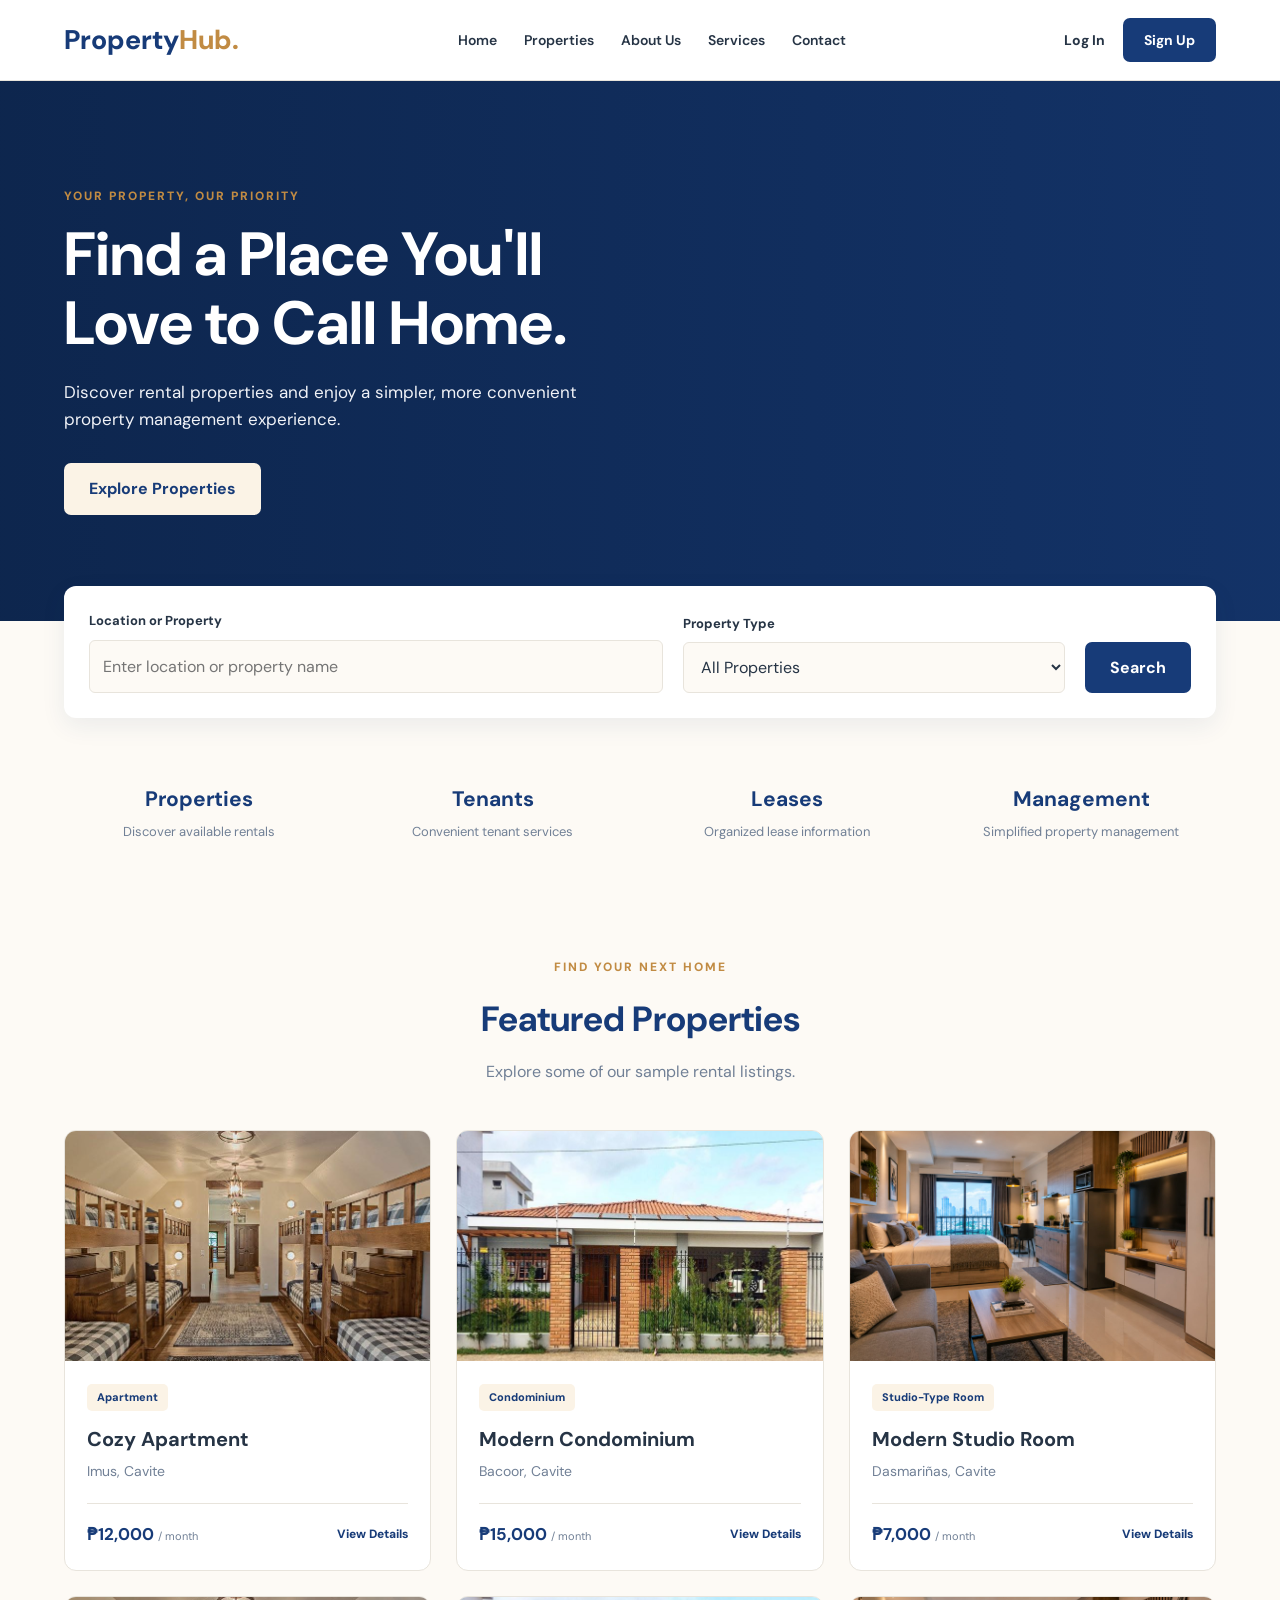
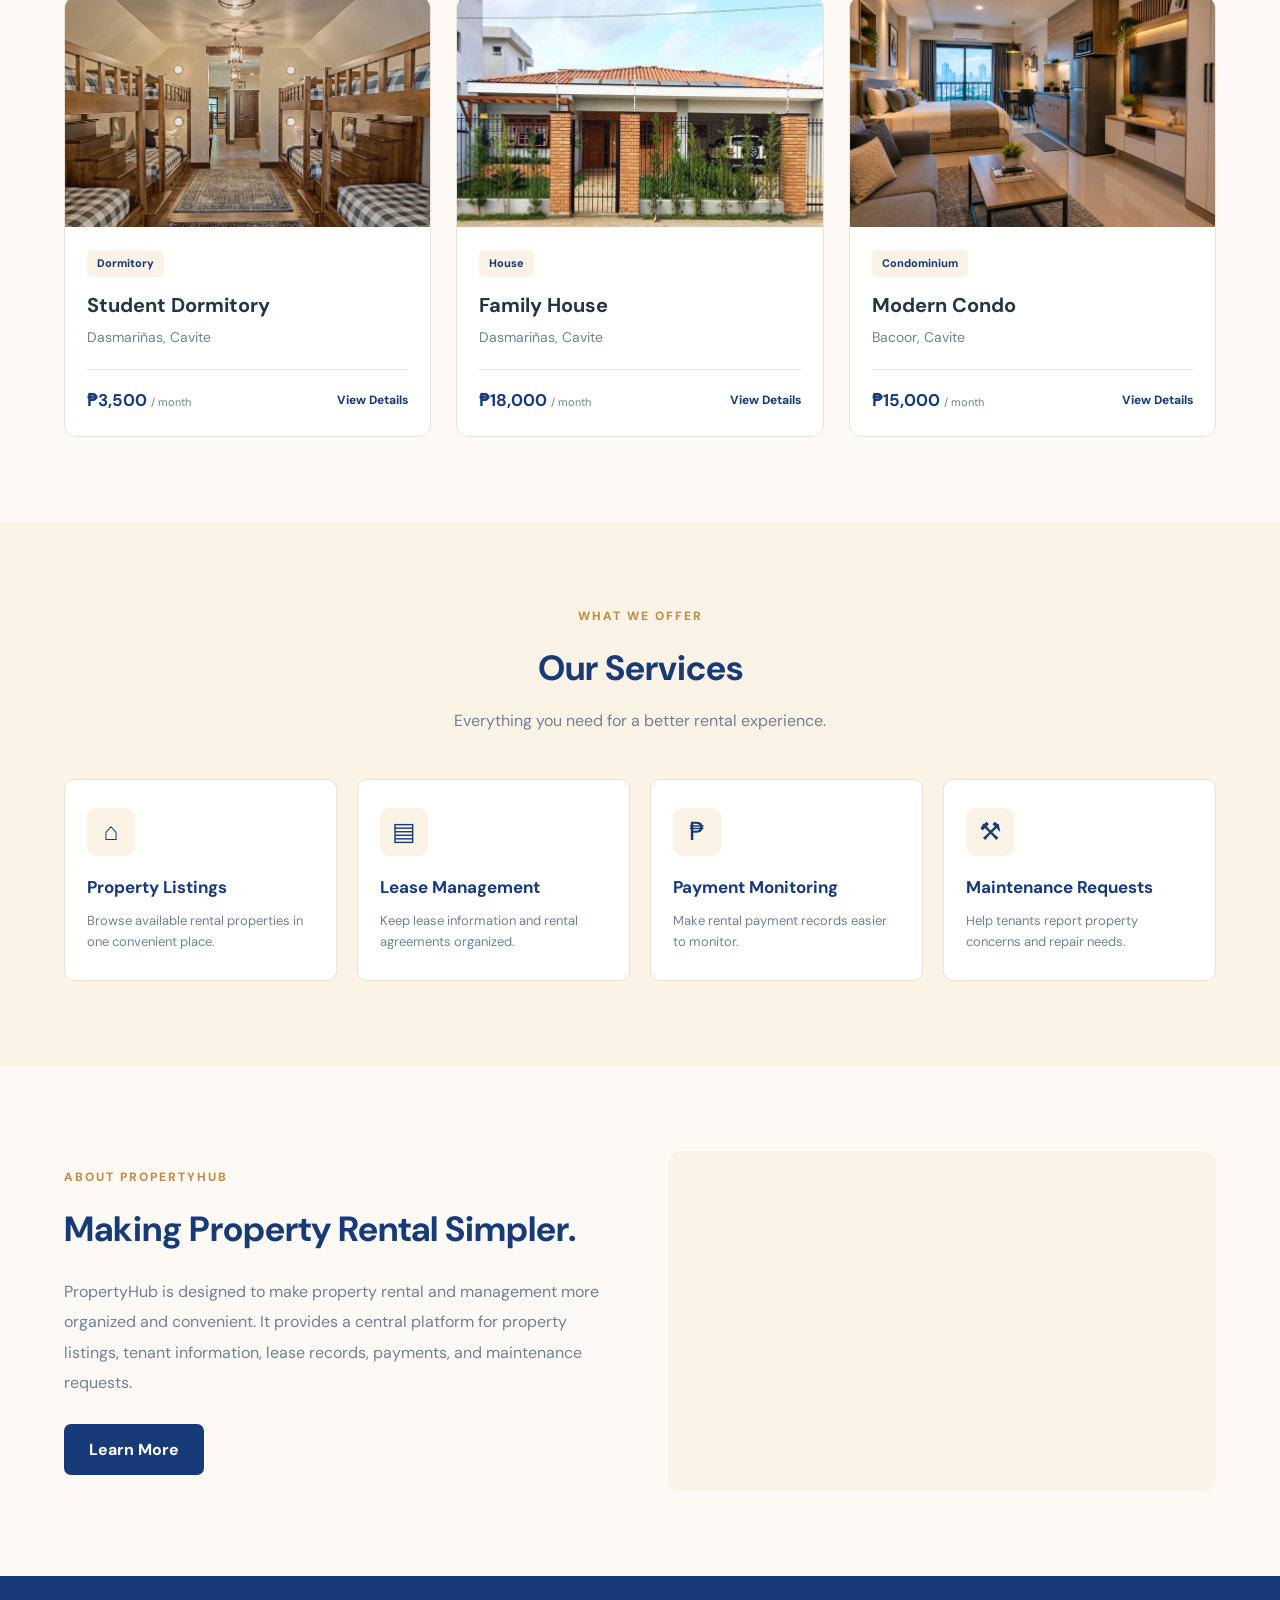
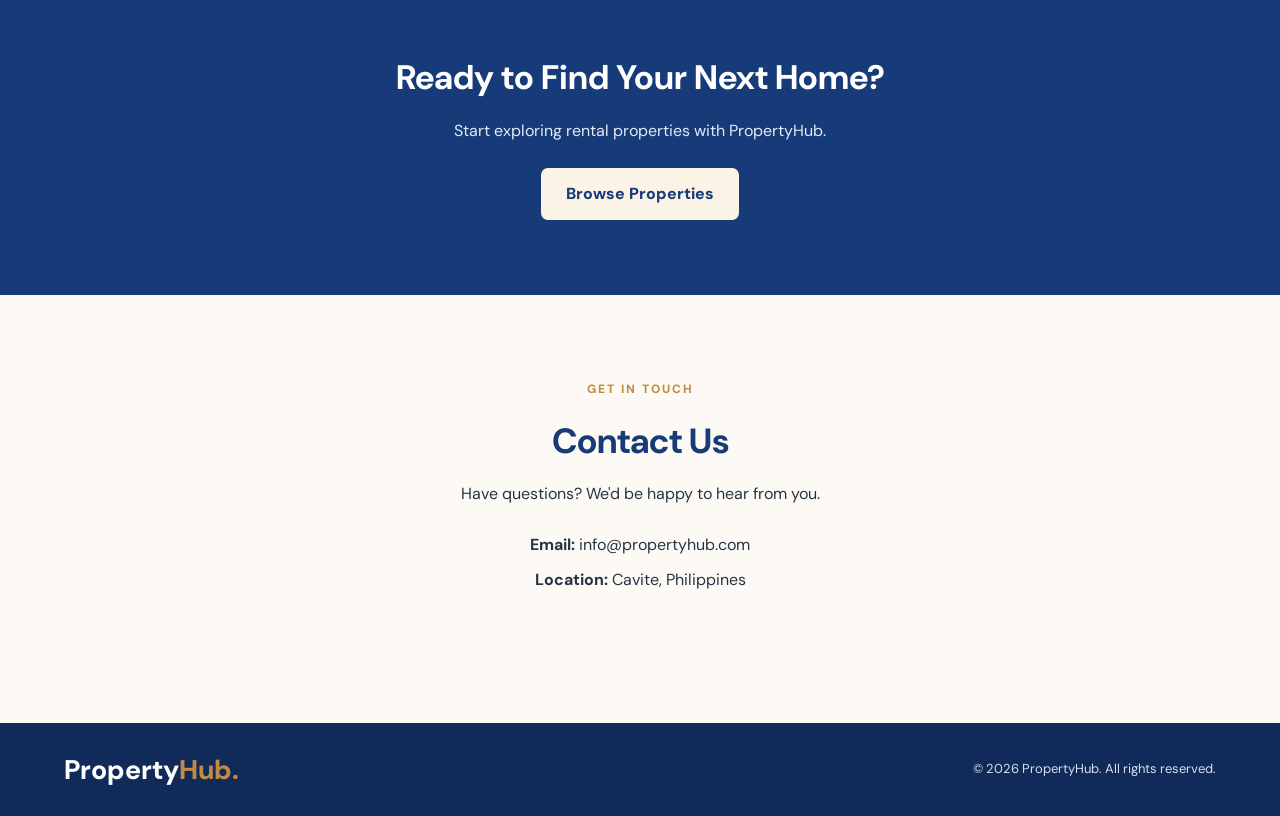
==== index.html @ 1693fd05 "first commit" ====
<!DOCTYPE html>
<html lang="en">
<head>
    <meta charset="UTF-8">
    <meta name="viewport" content="width=device-width, initial-scale=1.0">
    <title>PropertyHub | Property Rental and Management</title>

    <!-- Google Fonts -->
    <link rel="preconnect" href="https://fonts.googleapis.com">
    <link rel="preconnect" href="https://fonts.gstatic.com" crossorigin>
    <link href="https://fonts.googleapis.com/css2?family=DM+Sans:wght@400;500;600;700;800&display=swap" rel="stylesheet">

    <!-- CSS -->
    <link rel="stylesheet" href="css/style.css">
</head>

<body>

    <!-- HEADER -->
    <header class="header">
        <div class="container navbar">
            <a href="index.html" class="logo">Property<span>Hub.</span></a>

            <nav>
                <a href="#home">Home</a>
                <a href="#properties">Properties</a>
                <a href="#about">About Us</a>
                <a href="#services">Services</a>
                <a href="#contact">Contact</a>
            </nav>

            <div class="nav-buttons">
                <a href="login.html" class="login-btn">Log In</a>
                <a href="register.html" class="signup-btn">Sign Up</a>
            </div>
        </div>
    </header>

    <!-- HERO SECTION -->
    <section class="hero" id="home">
        <div class="container hero-content">
            <p class="eyebrow">YOUR PROPERTY, OUR PRIORITY</p>

            <h1>Find a Place You'll<br>Love to Call Home.</h1>

            <p class="hero-description">
                Discover rental properties and enjoy a simpler,
                more convenient property management experience.
            </p>

            <a href="#properties" class="primary-btn">Explore Properties</a>
        </div>
    </section>

    <!-- SEARCH SECTION -->
    <section class="search-section">
        <div class="container search-box">
            <div>
                <label for="locationSearch">Location or Property</label>
                <input type="text" id="locationSearch"
                    placeholder="Enter location or property name">
            </div>

            <div>
                <label for="propertyType">Property Type</label>
                <select id="propertyType">
    <option value="all">All Properties</option>
    <option value="apartment">Apartment</option>
    <option value="condominium">Condominium</option>
    <option value="studio">Studio-Type Room</option>
    <option value="dormitory">Dormitory</option>
</select>
            </div>

            <button type="button" id="searchBtn" class="primary-btn">
                Search
            </button>
        </div>
    </section>

    <!-- STATISTICS -->
    <section class="statistics">
        <div class="container stats-grid">
            <div><h2>Properties</h2><p>Discover available rentals</p></div>
            <div><h2>Tenants</h2><p>Convenient tenant services</p></div>
            <div><h2>Leases</h2><p>Organized lease information</p></div>
            <div><h2>Management</h2><p>Simplified property management</p></div>
        </div>
    </section>

    <!-- FEATURED PROPERTIES -->
    <section class="section" id="properties">
        <div class="container">
            <div class="section-heading">
                <p class="eyebrow">FIND YOUR NEXT HOME</p>
                <h2>Featured Properties</h2>
                <p>Explore some of our sample rental listings.</p>
            </div>

            <div class="property-grid">

               
<article class="property-card"
    data-location="imus cavite"
    data-type="apartment"
    data-name="cozy apartment">

    <div class="property-image property-one"></div>

    <div class="property-info">
        <span class="property-type">Apartment</span>
        <h3>Cozy Apartment</h3>
        <p>Imus, Cavite</p>
        <div class="property-bottom">
            <strong>₱12,000 <small>/ month</small></strong>
            <a href="login.html">View Details</a>
        </div>
    </div>
</article>

<article class="property-card"
    data-location="bacoor cavite"
    data-type="condominium"
    data-name="modern condominium">

    <div class="property-image property-two"></div>

    <div class="property-info">
        <span class="property-type">Condominium</span>
        <h3>Modern Condominium</h3>
        <p>Bacoor, Cavite</p>
        <div class="property-bottom">
            <strong>₱15,000 <small>/ month</small></strong>
            <a href="login.html">View Details</a>
        </div>
    </div>
</article>

<article class="property-card"
    data-location="dasmarinas cavite"
    data-type="studio"
    data-name="modern studio room">

    <div class="property-image property-three"></div>

    <div class="property-info">
        <span class="property-type">Studio-Type Room</span>
        <h3>Modern Studio Room</h3>
        <p>Dasmariñas, Cavite</p>
        <div class="property-bottom">
            <strong>₱7,000 <small>/ month</small></strong>
            <a href="login.html">View Details</a>
        </div>
    </div>
</article>

<article class="property-card"
    data-location="dasmarinas cavite"
    data-type="dormitory"
    data-name="student dormitory">

    <div class="property-image property-four"></div>

    <div class="property-info">
        <span class="property-type">Dormitory</span>
        <h3>Student Dormitory</h3>
        <p>Dasmariñas, Cavite</p>
        <div class="property-bottom">
            <strong>₱3,500 <small>/ month</small></strong>
            <a href="login.html">View Details</a>
        </div>
    </div>
</article>


                <article class="property-card" data-location="dasmarinas cavite"
                    data-type="house" data-name="family house">
                    <div class="property-image property-two"></div>
                    <div class="property-info">
                        <span class="property-type">House</span>
                        <h3>Family House</h3>
                        <p>Dasmariñas, Cavite</p>
                        <div class="property-bottom">
                            <strong>₱18,000 <small>/ month</small></strong>
                            <a href="login.html">View Details</a>
                        </div>
                    </div>
                </article>

                <article class="property-card" data-location="bacoor cavite"
                    data-type="condominium" data-name="modern condo">
                    <div class="property-image property-three"></div>
                    <div class="property-info">
                        <span class="property-type">Condominium</span>
                        <h3>Modern Condo</h3>
                        <p>Bacoor, Cavite</p>
                        <div class="property-bottom">
                            <strong>₱15,000 <small>/ month</small></strong>
                            <a href="login.html">View Details</a>
                        </div>
                    </div>
                </article>

            </div>
            <p id="noResults" class="no-results" hidden>
                No matching properties found.
            </p>
        </div>
    </section>

    <!-- SERVICES -->
    <section class="section services-section" id="services">
        <div class="container">
            <div class="section-heading">
                <p class="eyebrow">WHAT WE OFFER</p>
                <h2>Our Services</h2>
                <p>Everything you need for a better rental experience.</p>
            </div>

            <div class="service-grid">
                <div class="service-card">
                    <div class="service-icon">⌂</div>
                    <h3>Property Listings</h3>
                    <p>Browse available rental properties in one convenient place.</p>
                </div>

                <div class="service-card">
                    <div class="service-icon">▤</div>
                    <h3>Lease Management</h3>
                    <p>Keep lease information and rental agreements organized.</p>
                </div>

                <div class="service-card">
                    <div class="service-icon">₱</div>
                    <h3>Payment Monitoring</h3>
                    <p>Make rental payment records easier to monitor.</p>
                </div>

                <div class="service-card">
                    <div class="service-icon">⚒</div>
                    <h3>Maintenance Requests</h3>
                    <p>Help tenants report property concerns and repair needs.</p>
                </div>
            </div>
        </div>
    </section>

    <!-- ABOUT -->
    <section class="section about-section" id="about">
        <div class="container about-content">
            <div>
                <p class="eyebrow">ABOUT PROPERTYHUB</p>
                <h2>Making Property Rental Simpler.</h2>
                <p>
                    PropertyHub is designed to make property rental
                    and management more organized and convenient.
                    It provides a central platform for property
                    listings, tenant information, lease records,
                    payments, and maintenance requests.
                </p>
                <a href="#contact" class="primary-btn">Learn More</a>
            </div>

            <div class="about-image"></div>
        </div>
    </section>

    <!-- CALL TO ACTION -->
    <section class="cta-section">
        <div class="container">
            <h2>Ready to Find Your Next Home?</h2>
            <p>Start exploring rental properties with PropertyHub.</p>
            <a href="#properties" class="light-btn">Browse Properties</a>
        </div>
    </section>

    <!-- CONTACT -->
    <section class="section contact-section" id="contact">
        <div class="container section-heading">
            <p class="eyebrow">GET IN TOUCH</p>
            <h2>Contact Us</h2>
            <p>Have questions? We'd be happy to hear from you.</p>

            <div class="contact-details">
                <p><strong>Email:</strong> info@propertyhub.com</p>
                <p><strong>Location:</strong> Cavite, Philippines</p>
            </div>
        </div>
    </section>

    <!-- FOOTER -->
    <footer class="footer">
        <div class="container footer-content">
            <a href="index.html" class="logo">Property<span>Hub.</span></a>
            <p>© 2026 PropertyHub. All rights reserved.</p>
        </div>
    </footer>

    <!-- JAVASCRIPT -->
    <script src="js/script.js"></script>

</body>
</html>
---- css/style.css ----
/* =====================================
   PROPERTYHUB - MAIN STYLESHEET
===================================== */

/* 1. COLOR PALETTE */
:root {
    --primary: #173B78;
    --background: #FDFAF5;
    --cream: #FBF3E6;
    --white: #FFFFFF;
    --text: #263445;
    --muted: #718096;
    --border: #E8E4DC;
    --shadow: 0 8px 25px rgba(23, 59, 120, 0.08);
}

/* 2. GENERAL SETTINGS */
* {
    margin: 0;
    padding: 0;
    box-sizing: border-box;
    scroll-behavior: smooth;
}

body {
    font-family: 'DM Sans', sans-serif;
    background: var(--background);
    color: var(--text);
    line-height: 1.6;
}

a {
    text-decoration: none;
    color: inherit;
}

button, input, select {
    font: inherit;
}

.container {
    width: 90%;
    max-width: 1200px;
    margin: auto;
}

.section {
    padding: 85px 0;
}

/* 3. HEADER */
.header {
    background: var(--white);
    border-bottom: 1px solid var(--border);
    position: sticky;
    top: 0;
    z-index: 1000;
}

.navbar {
    min-height: 80px;
    display: flex;
    align-items: center;
    justify-content: space-between;
    gap: 25px;
}

.logo {
    font-size: 27px;
    font-weight: 800;
    color: var(--primary);
}

.logo span {
    color: #C18B43;
}

.navbar nav {
    display: flex;
    align-items: center;
    gap: 27px;
}

.navbar nav a {
    font-size: 14px;
    font-weight: 600;
    transition: 0.3s;
}

.navbar nav a:hover {
    color: var(--primary);
}

.nav-buttons {
    display: flex;
    align-items: center;
    gap: 18px;
}

.login-btn {
    font-weight: 700;
    font-size: 14px;
}

.signup-btn {
    background: var(--primary);
    color: var(--white);
    padding: 11px 21px;
    border-radius: 7px;
    font-size: 14px;
    font-weight: 700;
}

/* 4. HERO SECTION */
.hero {
    min-height: 540px;
    display: flex;
    align-items: center;
    color: var(--white);
    background:
        linear-gradient(90deg, rgba(12, 35, 72, 0.88), rgba(12, 35, 72, 0.35)),
        url('../images/hero-property.jpg') center/cover no-repeat,
        var(--primary);
}

.hero-content {
    padding-top: 60px;
    padding-bottom: 60px;
}

.eyebrow {
    color: #C18B43;
    font-size: 12px;
    font-weight: 800;
    letter-spacing: 2px;
    margin-bottom: 14px;
}

.hero h1 {
    font-size: clamp(38px, 5vw, 61px);
    line-height: 1.12;
    margin-bottom: 22px;
    max-width: 750px;
}

.hero-description {
    max-width: 560px;
    font-size: 17px;
    color: #F0F2F7;
    margin-bottom: 30px;
}

.primary-btn {
    display: inline-block;
    background: var(--primary);
    color: var(--white);
    padding: 13px 25px;
    border: none;
    border-radius: 7px;
    font-weight: 700;
    cursor: pointer;
    transition: 0.3s;
}

.hero .primary-btn {
    background: var(--cream);
    color: var(--primary);
}

.primary-btn:hover,
.signup-btn:hover {
    opacity: 0.88;
    transform: translateY(-2px);
}

/* 5. SEARCH BOX */
.search-section {
    position: relative;
    margin-top: -35px;
    z-index: 2;
}

.search-box {
    background: var(--white);
    padding: 25px;
    border-radius: 12px;
    box-shadow: var(--shadow);
    display: grid;
    grid-template-columns: 1.5fr 1fr auto;
    gap: 20px;
    align-items: end;
}

.search-box label {
    display: block;
    font-size: 13px;
    font-weight: 700;
    margin-bottom: 8px;
}

.search-box input,
.search-box select {
    width: 100%;
    padding: 13px;
    border: 1px solid var(--border);
    border-radius: 6px;
    outline: none;
    background: var(--background);
    color: var(--text);
}

.search-box input:focus,
.search-box select:focus {
    border-color: var(--primary);
}

.search-box button {
    min-height: 47px;
}

/* 6. STATISTICS */
.statistics {
    padding: 65px 0 30px;
}

.stats-grid {
    display: grid;
    grid-template-columns: repeat(4, 1fr);
    gap: 25px;
    text-align: center;
}

.stats-grid h2 {
    color: var(--primary);
    font-size: 21px;
    margin-bottom: 5px;
}

.stats-grid p {
    font-size: 13px;
    color: var(--muted);
}

/* 7. SECTION HEADINGS */
.section-heading {
    text-align: center;
    margin-bottom: 45px;
}

.section-heading h2,
.about-content h2 {
    font-size: 35px;
    color: var(--primary);
    margin-bottom: 12px;
}

.section-heading > p:last-child {
    color: var(--muted);
}

/* 8. PROPERTY CARDS */
.property-grid {
    display: grid;
    grid-template-columns: repeat(3, 1fr);
    gap: 25px;
}

.property-card {
    background: var(--white);
    border: 1px solid var(--border);
    border-radius: 12px;
    overflow: hidden;
    transition: 0.3s;
}

.property-card:hover {
    transform: translateY(-6px);
    box-shadow: var(--shadow);
}

.property-image {
    height: 230px;
    background-size: cover;
    background-position: center;
    background-color: var(--cream);
}


.property-one {
    background-image: url('../images/property_one.jpg');
}

.property-two {
    background-image: url('../images/fam-house.jpg');
}

.property-three {
    background-image: url('../images/property-2.jpg');
}

.property-four {
    background-image: url('../images/property_one.jpg');
}


.property-info {
    padding: 22px;
}

.property-type {
    display: inline-block;
    background: var(--cream);
    color: var(--primary);
    padding: 5px 10px;
    border-radius: 5px;
    font-size: 11px;
    font-weight: 800;
}

.property-info h3 {
    margin-top: 12px;
    font-size: 20px;
}

.property-info > p {
    color: var(--muted);
    font-size: 14px;
    margin: 5px 0 20px;
}

.property-bottom {
    display: flex;
    justify-content: space-between;
    align-items: center;
    gap: 10px;
    border-top: 1px solid var(--border);
    padding-top: 17px;
}

.property-bottom strong {
    color: var(--primary);
    font-size: 17px;
}

.property-bottom small {
    color: var(--muted);
    font-size: 11px;
    font-weight: 400;
}

.property-bottom a {
    color: var(--primary);
    font-size: 12px;
    font-weight: 800;
}

.no-results {
    text-align: center;
    color: var(--muted);
    padding: 25px;
}

/* 9. SERVICES */
.services-section {
    background: var(--cream);
}

.service-grid {
    display: grid;
    grid-template-columns: repeat(4, 1fr);
    gap: 20px;
}

.service-card {
    background: var(--white);
    border: 1px solid var(--border);
    padding: 28px 22px;
    border-radius: 10px;
    transition: 0.3s;
}

.service-card:hover {
    transform: translateY(-5px);
    box-shadow: var(--shadow);
}

.service-icon {
    width: 48px;
    height: 48px;
    background: var(--cream);
    color: var(--primary);
    border-radius: 9px;
    display: grid;
    place-items: center;
    font-size: 25px;
    margin-bottom: 18px;
}

.service-card h3 {
    color: var(--primary);
    font-size: 17px;
    margin-bottom: 10px;
}

.service-card p {
    font-size: 13px;
    color: var(--muted);
}

/* 10. ABOUT */
.about-content {
    display: grid;
    grid-template-columns: 1fr 1fr;
    gap: 55px;
    align-items: center;
}

.about-content > div:first-child > p:not(.eyebrow) {
    color: var(--muted);
    margin: 20px 0 25px;
    line-height: 1.9;
}

.about-image {
    min-height: 340px;
    border-radius: 13px;
    background:
        url('../images/about-property.jpg') center/cover no-repeat,
        var(--cream);
}

/* 11. CALL TO ACTION */
.cta-section {
    background: var(--primary);
    color: var(--white);
    text-align: center;
    padding: 75px 20px;
}

.cta-section h2 {
    font-size: 34px;
    margin-bottom: 12px;
}

.cta-section p {
    color: #E3EAF5;
    margin-bottom: 25px;
}

.light-btn {
    display: inline-block;
    background: var(--cream);
    color: var(--primary);
    padding: 13px 25px;
    border-radius: 7px;
    font-weight: 800;
}

/* 12. CONTACT */
.contact-details {
    margin-top: 25px;
    color: var(--text);
}

.contact-details p {
    margin: 10px 0;
}

/* 13. FOOTER */
.footer {
    background: #102B59;
    color: var(--white);
    padding: 25px 0;
}

.footer-content {
    display: flex;
    justify-content: space-between;
    align-items: center;
    gap: 20px;
}

.footer .logo {
    color: var(--white);
}

.footer p {
    font-size: 13px;
    color: #D5DEED;
}

/* 14. RESPONSIVE DESIGN */
@media (max-width: 900px) {
    .navbar {
        flex-wrap: wrap;
        padding: 15px 0;
    }

    .navbar nav {
        order: 3;
        width: 100%;
        justify-content: center;
        flex-wrap: wrap;
        gap: 18px;
    }

    .property-grid {
        grid-template-columns: repeat(2, 1fr);
    }

    .service-grid {
        grid-template-columns: repeat(2, 1fr);
    }
}

@media (max-width: 600px) {
    .container {
        width: 92%;
    }

    .navbar nav {
        gap: 12px;
    }

    .navbar nav a {
        font-size: 12px;
    }

    .nav-buttons {
        gap: 12px;
    }

    .search-box {
        grid-template-columns: 1fr;
    }

    .stats-grid {
        grid-template-columns: repeat(2, 1fr);
    }

    .property-grid,
    .service-grid,
    .about-content {
        grid-template-columns: 1fr;
    }

    .section {
        padding: 60px 0;
    }

    .section-heading h2,
    .about-content h2 {
        font-size: 29px;
    }

    .cta-section h2 {
        font-size: 27px;
    }

    .footer-content {
        flex-direction: column;
        text-align: center;
    }
}

/* =====================================
   PROPERTIES PAGE
===================================== */

.properties-banner {
    background: var(--primary);
    color: var(--white);
    padding: 75px 0;
}

.properties-banner h1 {
    font-size: 42px;
    margin-bottom: 12px;
}

.properties-banner p:last-child {
    color: #E3EAF5;
}

.property-filters {
    display: grid;
    grid-template-columns: 1.5fr 1fr auto;
    gap: 15px;
    margin-bottom: 25px;
    padding: 20px;
    background: var(--white);
    border-radius: 10px;
    box-shadow: var(--shadow);
}

.property-filters input,
.property-filters select {
    width: 100%;
    padding: 13px;
    border: 1px solid var(--border);
    border-radius: 6px;
    background: var(--background);
    color: var(--text);
}

.property-count {
    color: var(--muted);
    margin-bottom: 20px;
    font-size: 14px;
}

@media (max-width: 600px) {
    .property-filters {
        grid-template-columns: 1fr;
    }

    .properties-banner h1 {
        font-size: 32px;
    }
}
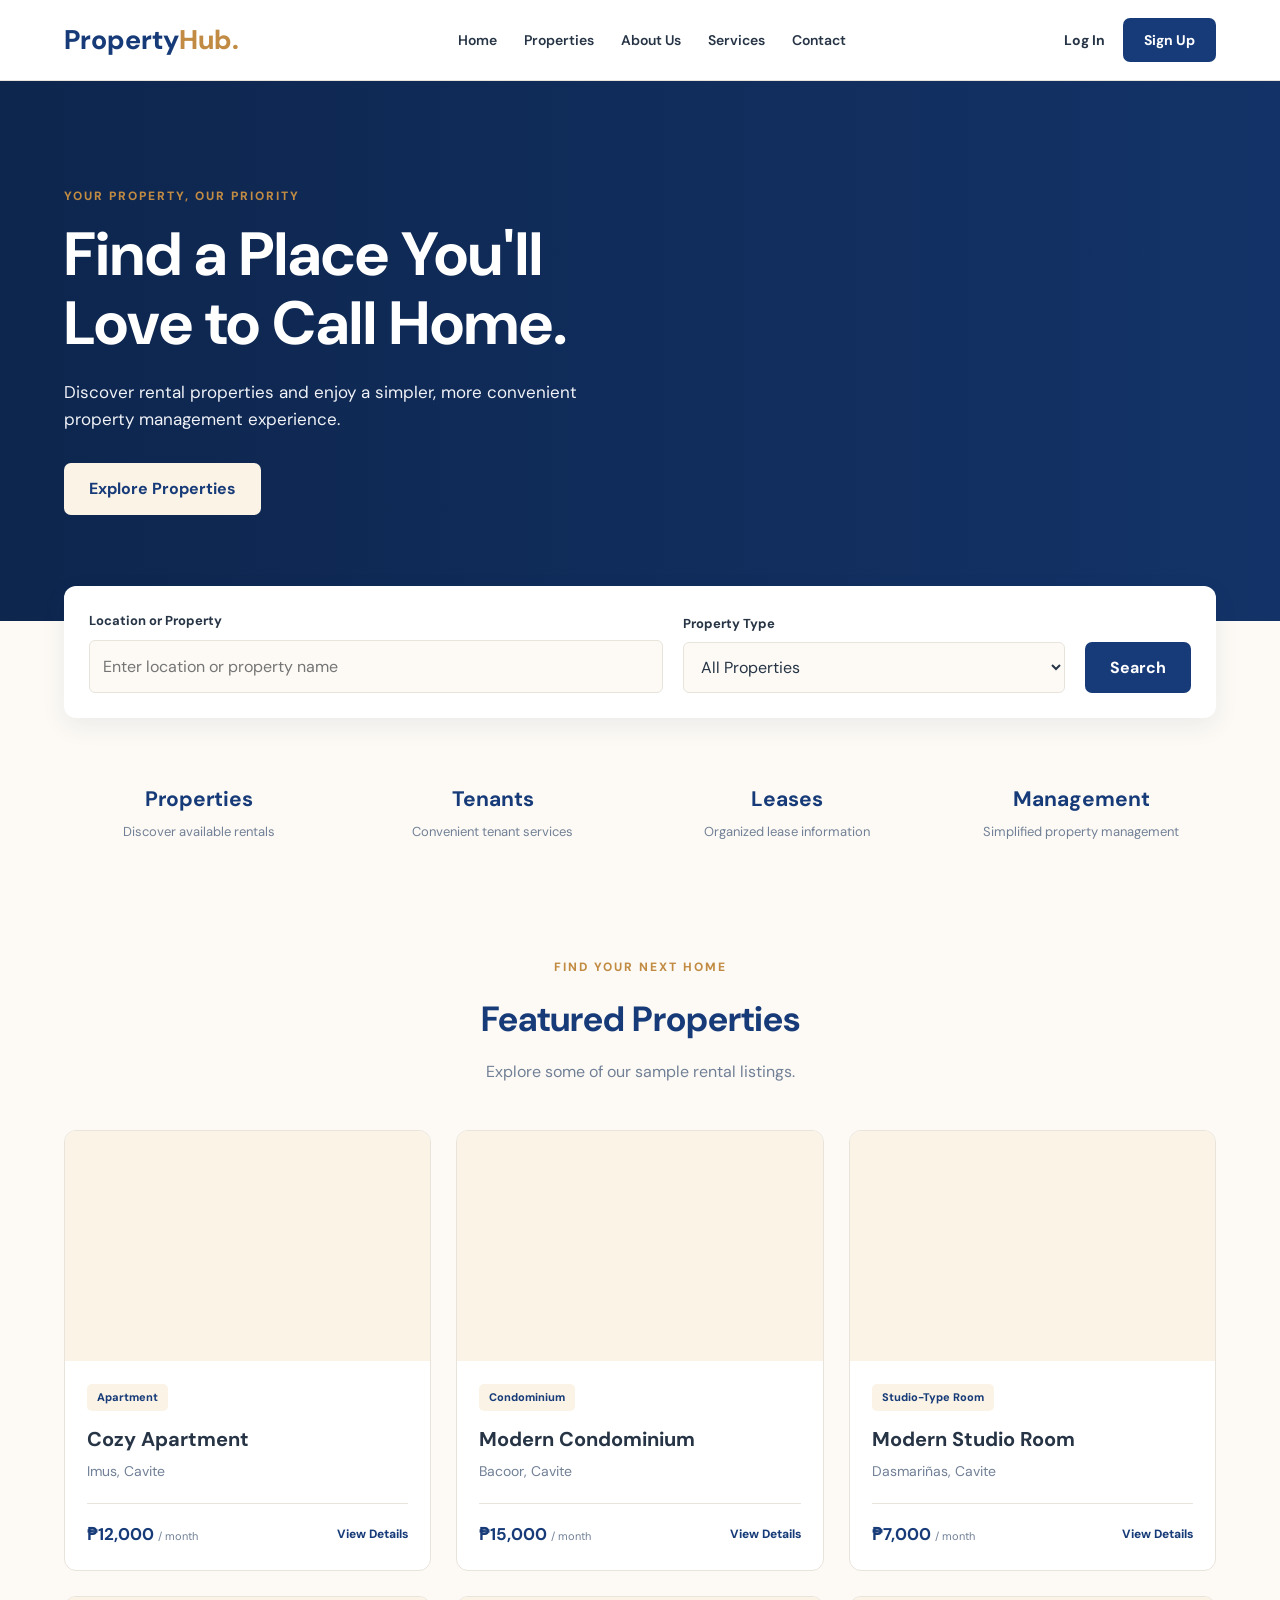
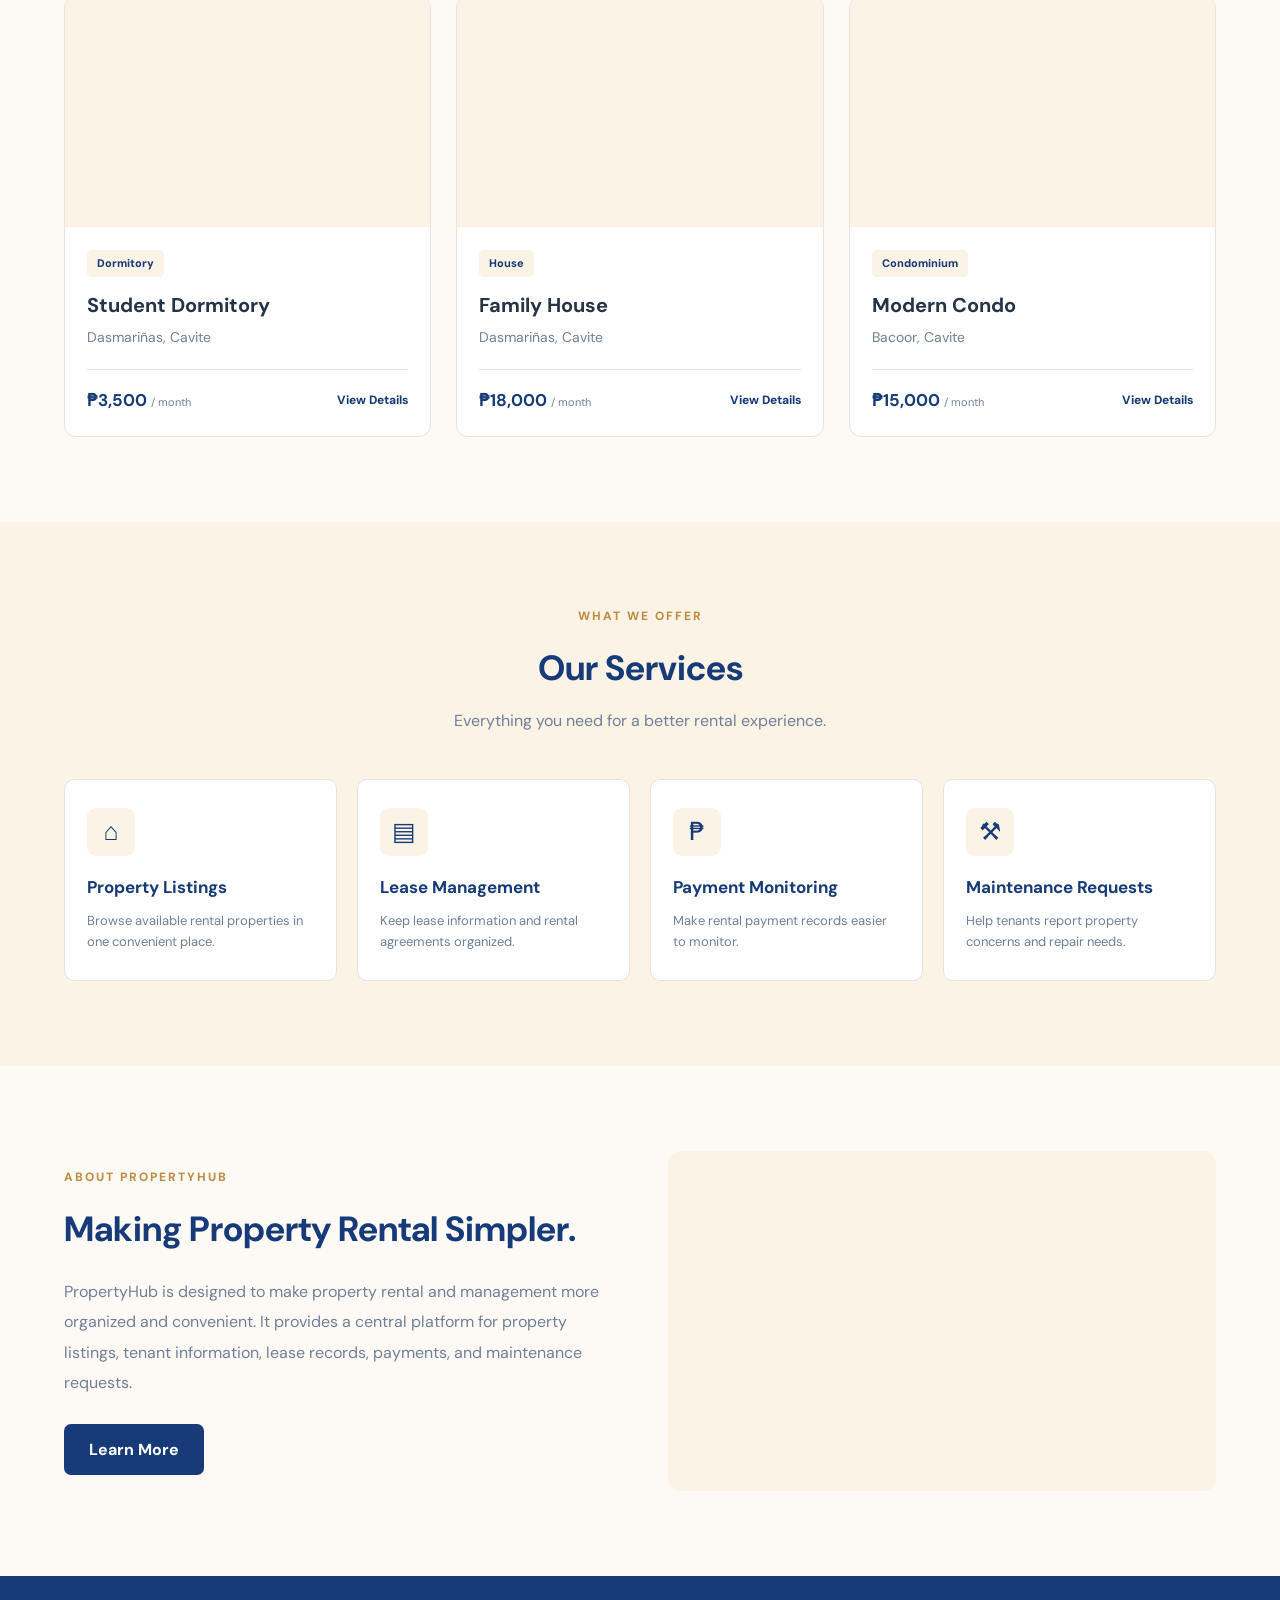
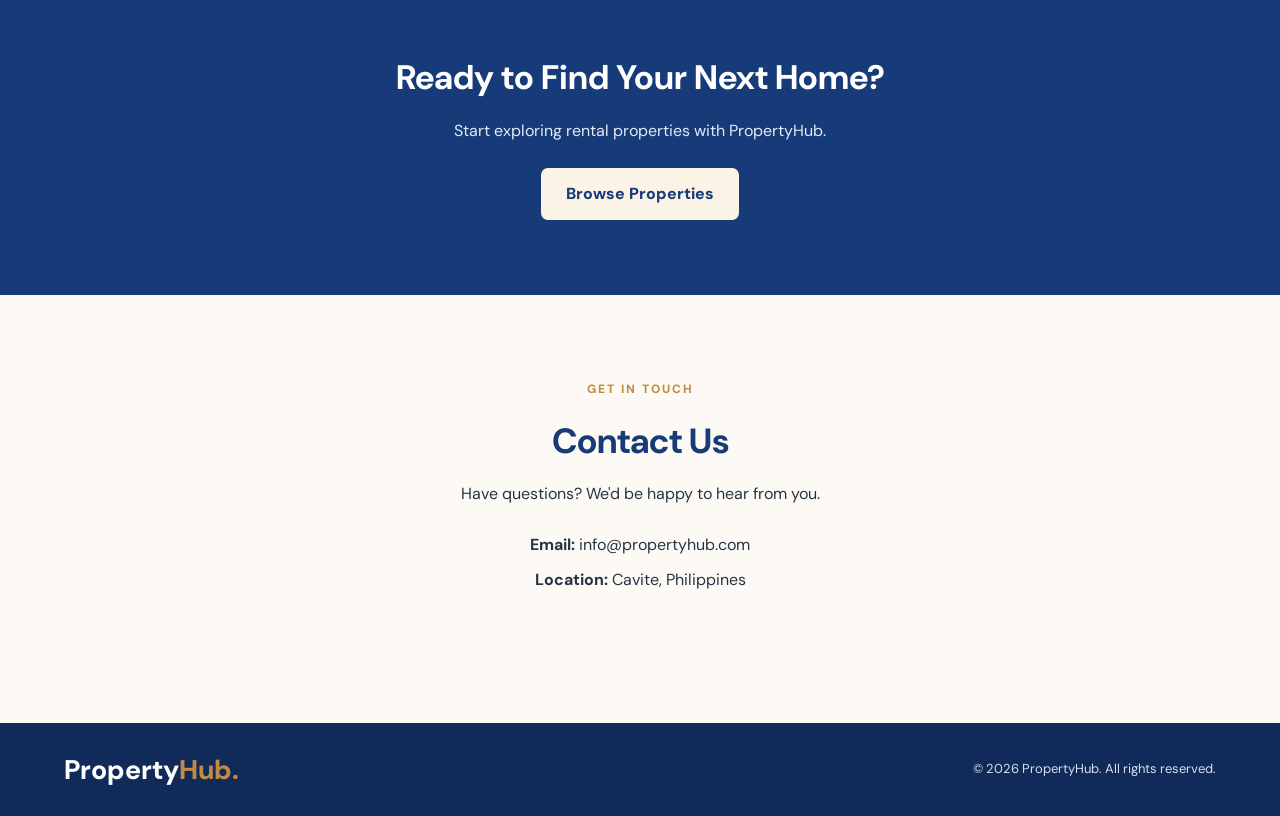
==== commit efc78e82: "Fix duplicate property photos on homepage" ====
--- a/index.html
+++ b/index.html
@@ -89,125 +89,128 @@
         </div>
     </section>
 
-    <!-- FEATURED PROPERTIES -->
-    <section class="section" id="properties">
-        <div class="container">
-            <div class="section-heading">
-                <p class="eyebrow">FIND YOUR NEXT HOME</p>
-                <h2>Featured Properties</h2>
-                <p>Explore some of our sample rental listings.</p>
-            </div>
-
-            <div class="property-grid">
-
-               
-<article class="property-card"
-    data-location="imus cavite"
-    data-type="apartment"
-    data-name="cozy apartment">
-
-    <div class="property-image property-one"></div>
-
-    <div class="property-info">
-        <span class="property-type">Apartment</span>
-        <h3>Cozy Apartment</h3>
-        <p>Imus, Cavite</p>
-        <div class="property-bottom">
-            <strong>₱12,000 <small>/ month</small></strong>
-            <a href="login.html">View Details</a>
-        </div>
+   
+<!-- FEATURED PROPERTIES -->
+<section class="section" id="properties">
+    <div class="container">
+        <div class="section-heading">
+            <p class="eyebrow">FIND YOUR NEXT HOME</p>
+            <h2>Featured Properties</h2>
+            <p>Explore some of our sample rental listings.</p>
+        </div>
+
+        <div class="property-grid">
+
+            <!-- PROPERTY 1 -->
+            <article class="property-card"
+                data-location="imus cavite"
+                data-type="apartment"
+                data-name="cozy apartment">
+                <div class="property-image property-one"></div>
+                <div class="property-info">
+                    <span class="property-type">Apartment</span>
+                    <h3>Cozy Apartment</h3>
+                    <p>Imus, Cavite</p>
+                    <div class="property-bottom">
+                        <strong>₱12,000 <small>/ month</small></strong>
+                        <a href="login.html">View Details</a>
+                    </div>
+                </div>
+            </article>
+
+            <!-- PROPERTY 2 -->
+            <article class="property-card"
+                data-location="bacoor cavite"
+                data-type="condominium"
+                data-name="modern condominium">
+                <div class="property-image property-two"></div>
+                <div class="property-info">
+                    <span class="property-type">Condominium</span>
+                    <h3>Modern Condominium</h3>
+                    <p>Bacoor, Cavite</p>
+                    <div class="property-bottom">
+                        <strong>₱15,000 <small>/ month</small></strong>
+                        <a href="login.html">View Details</a>
+                    </div>
+                </div>
+            </article>
+
+            <!-- PROPERTY 3 -->
+            <article class="property-card"
+                data-location="dasmarinas cavite"
+                data-type="studio"
+                data-name="modern studio room">
+                <div class="property-image property-three"></div>
+                <div class="property-info">
+                    <span class="property-type">Studio-Type Room</span>
+                    <h3>Modern Studio Room</h3>
+                    <p>Dasmariñas, Cavite</p>
+                    <div class="property-bottom">
+                        <strong>₱7,000 <small>/ month</small></strong>
+                        <a href="login.html">View Details</a>
+                    </div>
+                </div>
+            </article>
+
+            <!-- PROPERTY 4 -->
+            <article class="property-card"
+                data-location="dasmarinas cavite"
+                data-type="dormitory"
+                data-name="student dormitory">
+                <div class="property-image property-four"></div>
+                <div class="property-info">
+                    <span class="property-type">Dormitory</span>
+                    <h3>Student Dormitory</h3>
+                    <p>Dasmariñas, Cavite</p>
+                    <div class="property-bottom">
+                        <strong>₱3,500 <small>/ month</small></strong>
+                        <a href="login.html">View Details</a>
+                    </div>
+                </div>
+            </article>
+
+            <!-- PROPERTY 5 -->
+            <article class="property-card"
+                data-location="dasmarinas cavite"
+                data-type="house"
+                data-name="family house">
+                <div class="property-image property-five"></div>
+                <div class="property-info">
+                    <span class="property-type">House</span>
+                    <h3>Family House</h3>
+                    <p>Dasmariñas, Cavite</p>
+                    <div class="property-bottom">
+                        <strong>₱18,000 <small>/ month</small></strong>
+                        <a href="login.html">View Details</a>
+                    </div>
+                </div>
+            </article>
+
+            <!-- PROPERTY 6 -->
+            <article class="property-card"
+                data-location="bacoor cavite"
+                data-type="condominium"
+                data-name="modern condo">
+                <div class="property-image property-six"></div>
+                <div class="property-info">
+                    <span class="property-type">Condominium</span>
+                    <h3>Modern Condo</h3>
+                    <p>Bacoor, Cavite</p>
+                    <div class="property-bottom">
+                        <strong>₱15,000 <small>/ month</small></strong>
+                        <a href="login.html">View Details</a>
+                    </div>
+                </div>
+            </article>
+
+        </div>
+
+        <p id="noResults" class="no-results" hidden>
+            No matching properties found.
+        </p>
     </div>
-</article>
-
-<article class="property-card"
-    data-location="bacoor cavite"
-    data-type="condominium"
-    data-name="modern condominium">
-
-    <div class="property-image property-two"></div>
-
-    <div class="property-info">
-        <span class="property-type">Condominium</span>
-        <h3>Modern Condominium</h3>
-        <p>Bacoor, Cavite</p>
-        <div class="property-bottom">
-            <strong>₱15,000 <small>/ month</small></strong>
-            <a href="login.html">View Details</a>
-        </div>
-    </div>
-</article>
-
-<article class="property-card"
-    data-location="dasmarinas cavite"
-    data-type="studio"
-    data-name="modern studio room">
-
-    <div class="property-image property-three"></div>
-
-    <div class="property-info">
-        <span class="property-type">Studio-Type Room</span>
-        <h3>Modern Studio Room</h3>
-        <p>Dasmariñas, Cavite</p>
-        <div class="property-bottom">
-            <strong>₱7,000 <small>/ month</small></strong>
-            <a href="login.html">View Details</a>
-        </div>
-    </div>
-</article>
-
-<article class="property-card"
-    data-location="dasmarinas cavite"
-    data-type="dormitory"
-    data-name="student dormitory">
-
-    <div class="property-image property-four"></div>
-
-    <div class="property-info">
-        <span class="property-type">Dormitory</span>
-        <h3>Student Dormitory</h3>
-        <p>Dasmariñas, Cavite</p>
-        <div class="property-bottom">
-            <strong>₱3,500 <small>/ month</small></strong>
-            <a href="login.html">View Details</a>
-        </div>
-    </div>
-</article>
-
-
-                <article class="property-card" data-location="dasmarinas cavite"
-                    data-type="house" data-name="family house">
-                    <div class="property-image property-two"></div>
-                    <div class="property-info">
-                        <span class="property-type">House</span>
-                        <h3>Family House</h3>
-                        <p>Dasmariñas, Cavite</p>
-                        <div class="property-bottom">
-                            <strong>₱18,000 <small>/ month</small></strong>
-                            <a href="login.html">View Details</a>
-                        </div>
-                    </div>
-                </article>
-
-                <article class="property-card" data-location="bacoor cavite"
-                    data-type="condominium" data-name="modern condo">
-                    <div class="property-image property-three"></div>
-                    <div class="property-info">
-                        <span class="property-type">Condominium</span>
-                        <h3>Modern Condo</h3>
-                        <p>Bacoor, Cavite</p>
-                        <div class="property-bottom">
-                            <strong>₱15,000 <small>/ month</small></strong>
-                            <a href="login.html">View Details</a>
-                        </div>
-                    </div>
-                </article>
-
-            </div>
-            <p id="noResults" class="no-results" hidden>
-                No matching properties found.
-            </p>
-        </div>
-    </section>
+</section>
+
 
     <!-- SERVICES -->
     <section class="section services-section" id="services">
--- a/css/style.css
+++ b/css/style.css
@@ -279,28 +279,45 @@
     box-shadow: var(--shadow);
 }
 
+
+/* PROPERTY IMAGES */
+
 .property-image {
     height: 230px;
     background-size: cover;
     background-position: center;
+    background-repeat: no-repeat;
     background-color: var(--cream);
 }
 
-
+/* 1. Cozy Apartment */
 .property-one {
-    background-image: url('../images/property_one.jpg');
-}
-
+    background-image: url('https://images.unsplash.com/photo-1522708323590-d24dbb6b0267?w=800');
+}
+
+/* 2. Modern Condominium */
 .property-two {
-    background-image: url('../images/fam-house.jpg');
-}
-
+    background-image: url('https://images.unsplash.com/photo-1600607687939-ce8a6c25118c?w=800');
+}
+
+/* 3. Modern Studio Room */
 .property-three {
-    background-image: url('../images/property-2.jpg');
-}
-
+    background-image: url('https://images.unsplash.com/photo-1600210492486-724fe5c67fb0?w=800');
+}
+
+/* 4. Student Dormitory */
 .property-four {
-    background-image: url('../images/property_one.jpg');
+    background-image: url('https://images.unsplash.com/photo-1555854877-bab0e564b8d5?w=800');
+}
+
+/* 5. Family House */
+.property-five {
+    background-image: url('https://images.unsplash.com/photo-1600585154340-be6161a56a0c?w=800');
+}
+
+/* 6. Modern Condo */
+.property-six {
+    background-image: url('https://images.unsplash.com/photo-1600607687920-4e2a09cf159d?w=800');
 }
 
 
